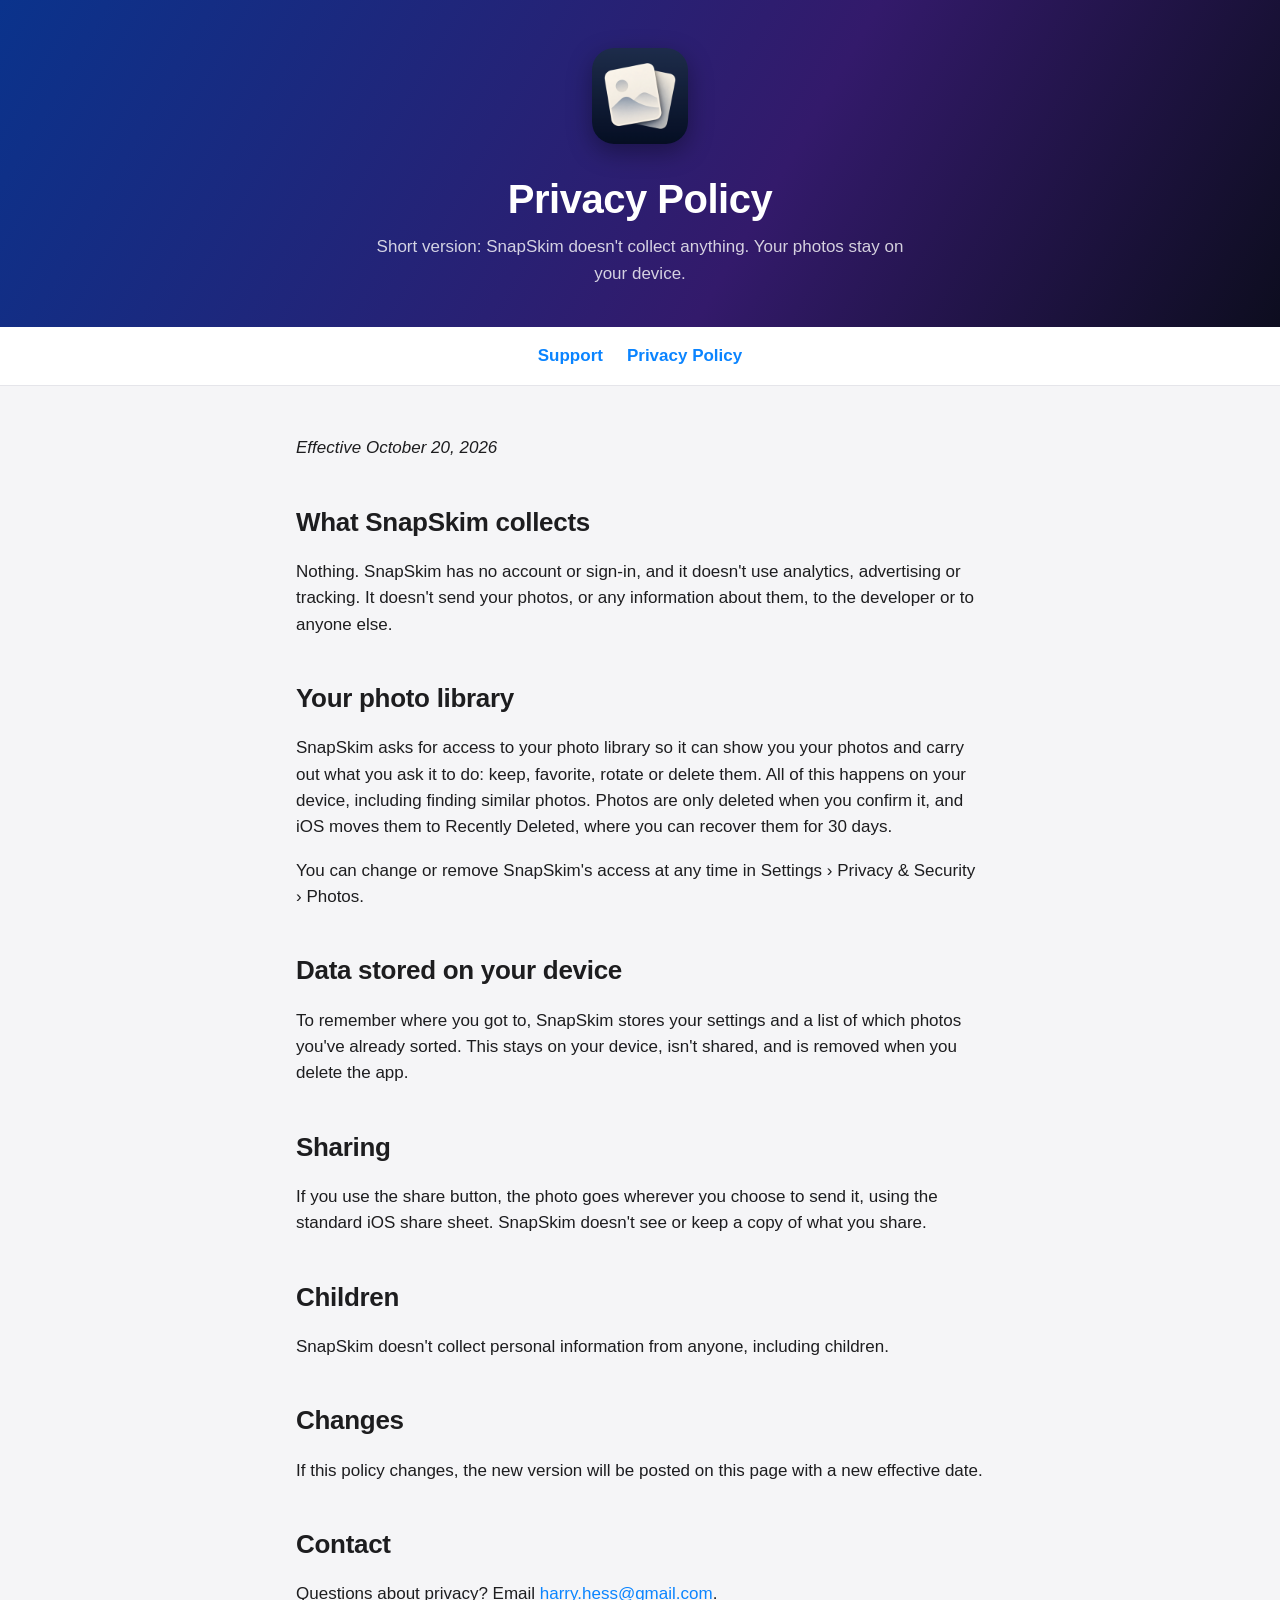
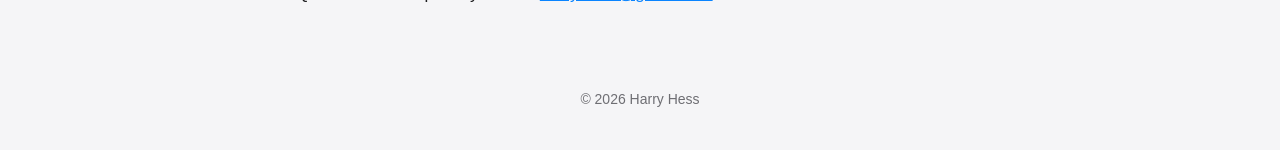
==== privacy.html @ 924b852e "Add SnapSkim support and privacy pages Co-Authored-By: Claude Opus 5.5 <noreply@anthropic.com>" ====
<!doctype html>
<html lang="en">
<head>
  <meta charset="utf-8">
  <meta name="viewport" content="width=device-width, initial-scale=1">
  <title>SnapSkim Privacy Policy</title>
  <meta name="description" content="SnapSkim collects no data. Your photos never leave your device.">
  <link rel="icon" href="icon.png">
  <link rel="stylesheet" href="style.css">
</head>
<body>
  <header class="hero" style="padding-bottom: 40px">
    <img class="icon" src="icon.png" alt="SnapSkim icon">
    <h1>Privacy Policy</h1>
    <p>Short version: SnapSkim doesn't collect anything. Your photos stay on your device.</p>
  </header>
  <nav><a href="index.html">Support</a><a href="privacy.html">Privacy Policy</a></nav>

  <main>
    <p><em>Effective October 20, 2026</em></p>

    <h2>What SnapSkim collects</h2>
    <p>Nothing. SnapSkim has no account or sign-in, and it doesn't use analytics, advertising or tracking. It doesn't send your photos, or any information about them, to the developer or to anyone else.</p>

    <h2>Your photo library</h2>
    <p>SnapSkim asks for access to your photo library so it can show you your photos and carry out what you ask it to do: keep, favorite, rotate or delete them. All of this happens on your device, including finding similar photos. Photos are only deleted when you confirm it, and iOS moves them to Recently Deleted, where you can recover them for 30 days.</p>
    <p>You can change or remove SnapSkim's access at any time in Settings &rsaquo; Privacy &amp; Security &rsaquo; Photos.</p>

    <h2>Data stored on your device</h2>
    <p>To remember where you got to, SnapSkim stores your settings and a list of which photos you've already sorted. This stays on your device, isn't shared, and is removed when you delete the app.</p>

    <h2>Sharing</h2>
    <p>If you use the share button, the photo goes wherever you choose to send it, using the standard iOS share sheet. SnapSkim doesn't see or keep a copy of what you share.</p>

    <h2>Children</h2>
    <p>SnapSkim doesn't collect personal information from anyone, including children.</p>

    <h2>Changes</h2>
    <p>If this policy changes, the new version will be posted on this page with a new effective date.</p>

    <h2>Contact</h2>
    <p>Questions about privacy? Email <a href="mailto:harry.hess@gmail.com?subject=SnapSkim%20privacy">harry.hess@gmail.com</a>.</p>
  </main>

  <footer>&copy; 2026 Harry Hess</footer>
</body>
</html>
---- style.css ----
:root {
  --bg: #f5f5f7;
  --card: #ffffff;
  --text: #1d1d1f;
  --muted: #6e6e73;
  --accent: #0a84ff;
  --line: #e5e5ea;
}
@media (prefers-color-scheme: dark) {
  :root {
    --bg: #0b0b12;
    --card: #1c1c22;
    --text: #f5f5f7;
    --muted: #a1a1a6;
    --accent: #409cff;
    --line: #2c2c34;
  }
}
* { box-sizing: border-box; }
body {
  margin: 0;
  background: var(--bg);
  color: var(--text);
  font: 17px/1.55 -apple-system, BlinkMacSystemFont, "SF Pro Text", "Helvetica Neue", Arial, sans-serif;
}
a { color: var(--accent); }
.hero {
  background: linear-gradient(120deg, #0a338c, #331a6b 60%, #0d0d1f);
  color: #fff;
  text-align: center;
  padding: 48px 16px 0;
  overflow: hidden;
}
.hero img.icon { width: 96px; height: 96px; border-radius: 22px; box-shadow: 0 8px 24px rgba(0,0,0,.35); }
.hero h1 { font-size: 40px; margin: 16px 0 4px; letter-spacing: -0.5px; }
.hero p { margin: 0 auto; max-width: 560px; opacity: .8; }
.hero img.banner { display: block; width: 100%; max-width: 960px; margin: 32px auto 0; }
nav { text-align: center; padding: 16px; border-bottom: 1px solid var(--line); background: var(--card); }
nav a { margin: 0 12px; text-decoration: none; font-weight: 600; }
main { max-width: 720px; margin: 0 auto; padding: 32px 16px 64px; }
h2 { font-size: 26px; margin: 40px 0 12px; letter-spacing: -0.3px; }
h3 { font-size: 18px; margin: 0 0 6px; }
.card { background: var(--card); border: 1px solid var(--line); border-radius: 16px; padding: 20px; margin: 12px 0; }
.card p { margin: 0; color: var(--muted); }
.contact { text-align: center; }
.contact a.button {
  display: inline-block; margin-top: 12px; padding: 12px 24px; border-radius: 999px;
  background: var(--accent); color: #fff; text-decoration: none; font-weight: 600;
}
footer { text-align: center; color: var(--muted); font-size: 14px; padding: 0 16px 40px; }
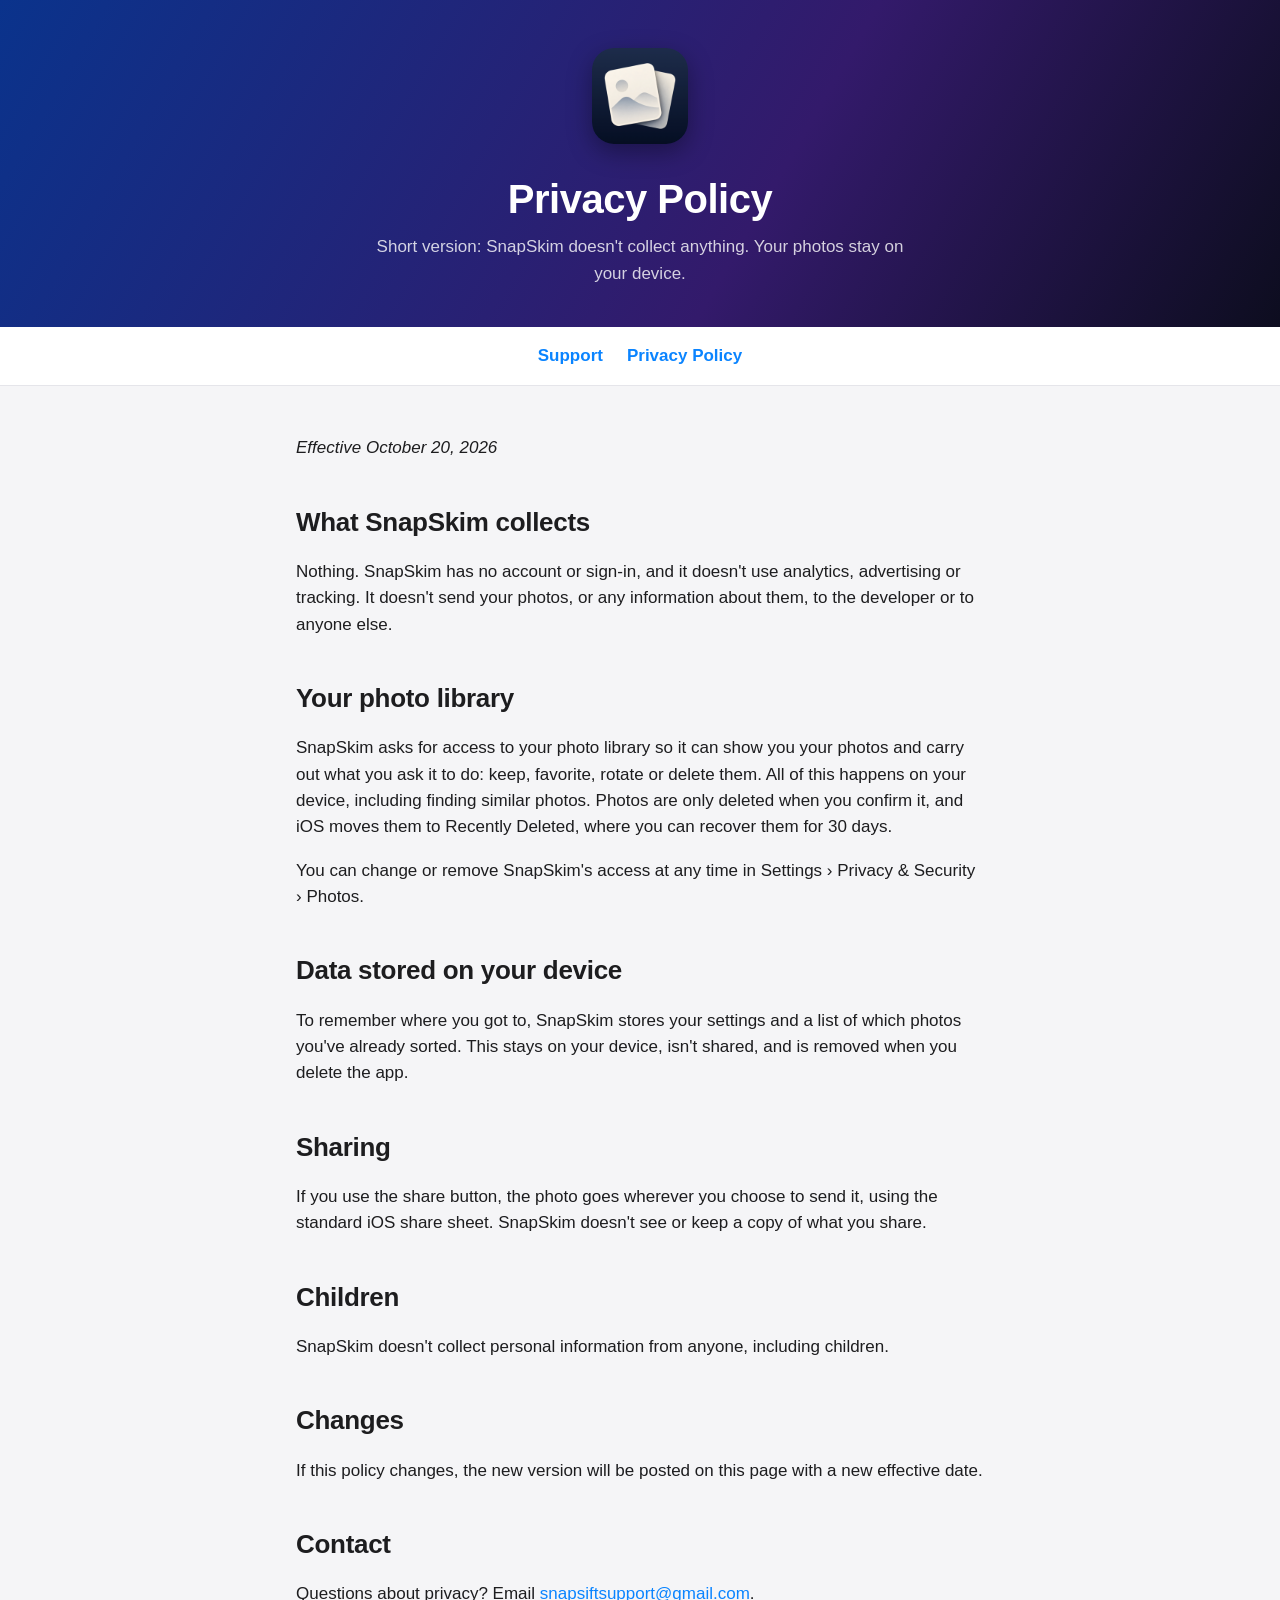
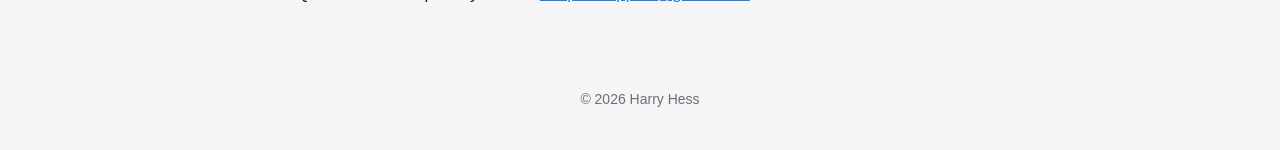
==== commit 047b4e2f: "Use the support email address Co-Authored-By: Claude Opus 5.5 <noreply@anthropic.com>" ====
--- a/privacy.html
+++ b/privacy.html
@@ -39,7 +39,7 @@
     <p>If this policy changes, the new version will be posted on this page with a new effective date.</p>
 
     <h2>Contact</h2>
-    <p>Questions about privacy? Email <a href="mailto:harry.hess@gmail.com?subject=SnapSkim%20privacy">harry.hess@gmail.com</a>.</p>
+    <p>Questions about privacy? Email <a href="mailto:snapsiftsupport@gmail.com?subject=SnapSkim%20privacy">snapsiftsupport@gmail.com</a>.</p>
   </main>
 
   <footer>&copy; 2026 Harry Hess</footer>
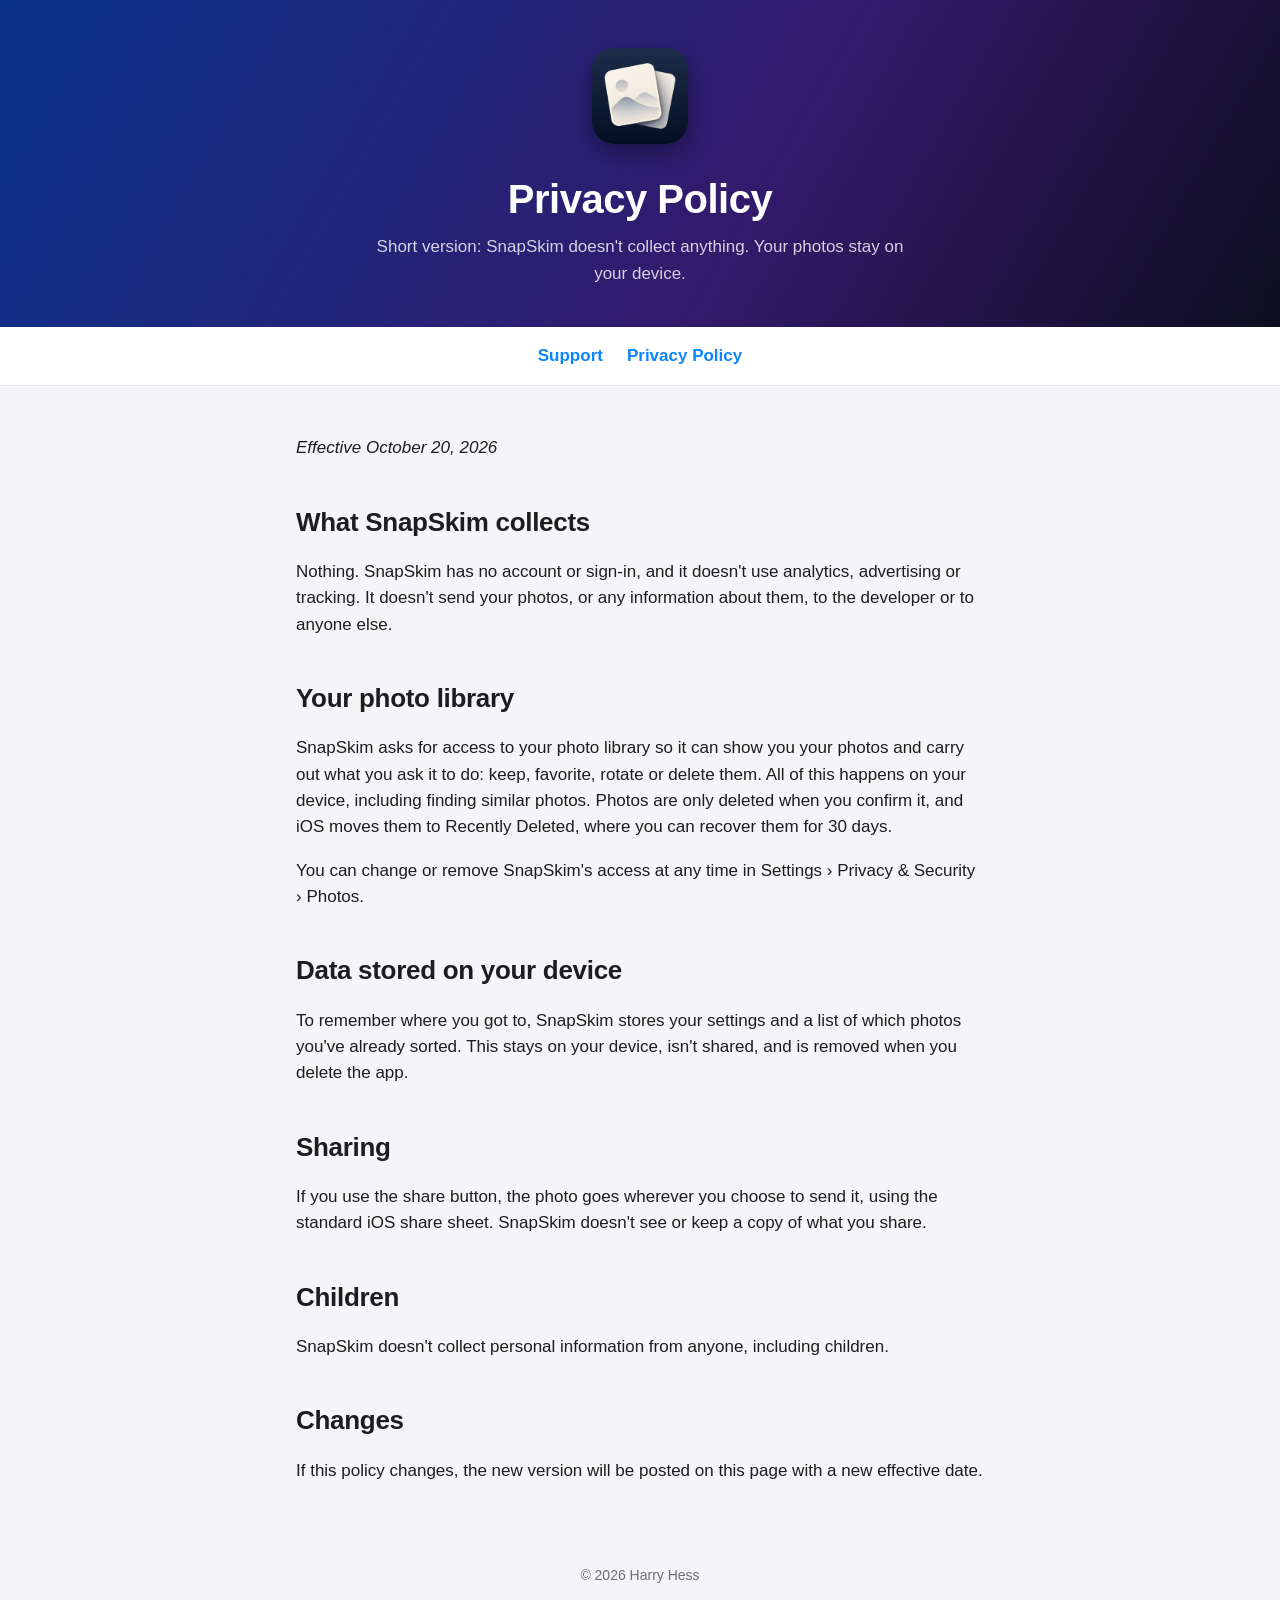
==== commit d83d7a93: "Remove the support email for now Co-Authored-By: Claude Opus 5.5 <noreply@anthropic.com>" ====
--- a/privacy.html
+++ b/privacy.html
@@ -37,9 +37,6 @@
 
     <h2>Changes</h2>
     <p>If this policy changes, the new version will be posted on this page with a new effective date.</p>
-
-    <h2>Contact</h2>
-    <p>Questions about privacy? Email <a href="mailto:snapsiftsupport@gmail.com?subject=SnapSkim%20privacy">snapsiftsupport@gmail.com</a>.</p>
   </main>
 
   <footer>&copy; 2026 Harry Hess</footer>
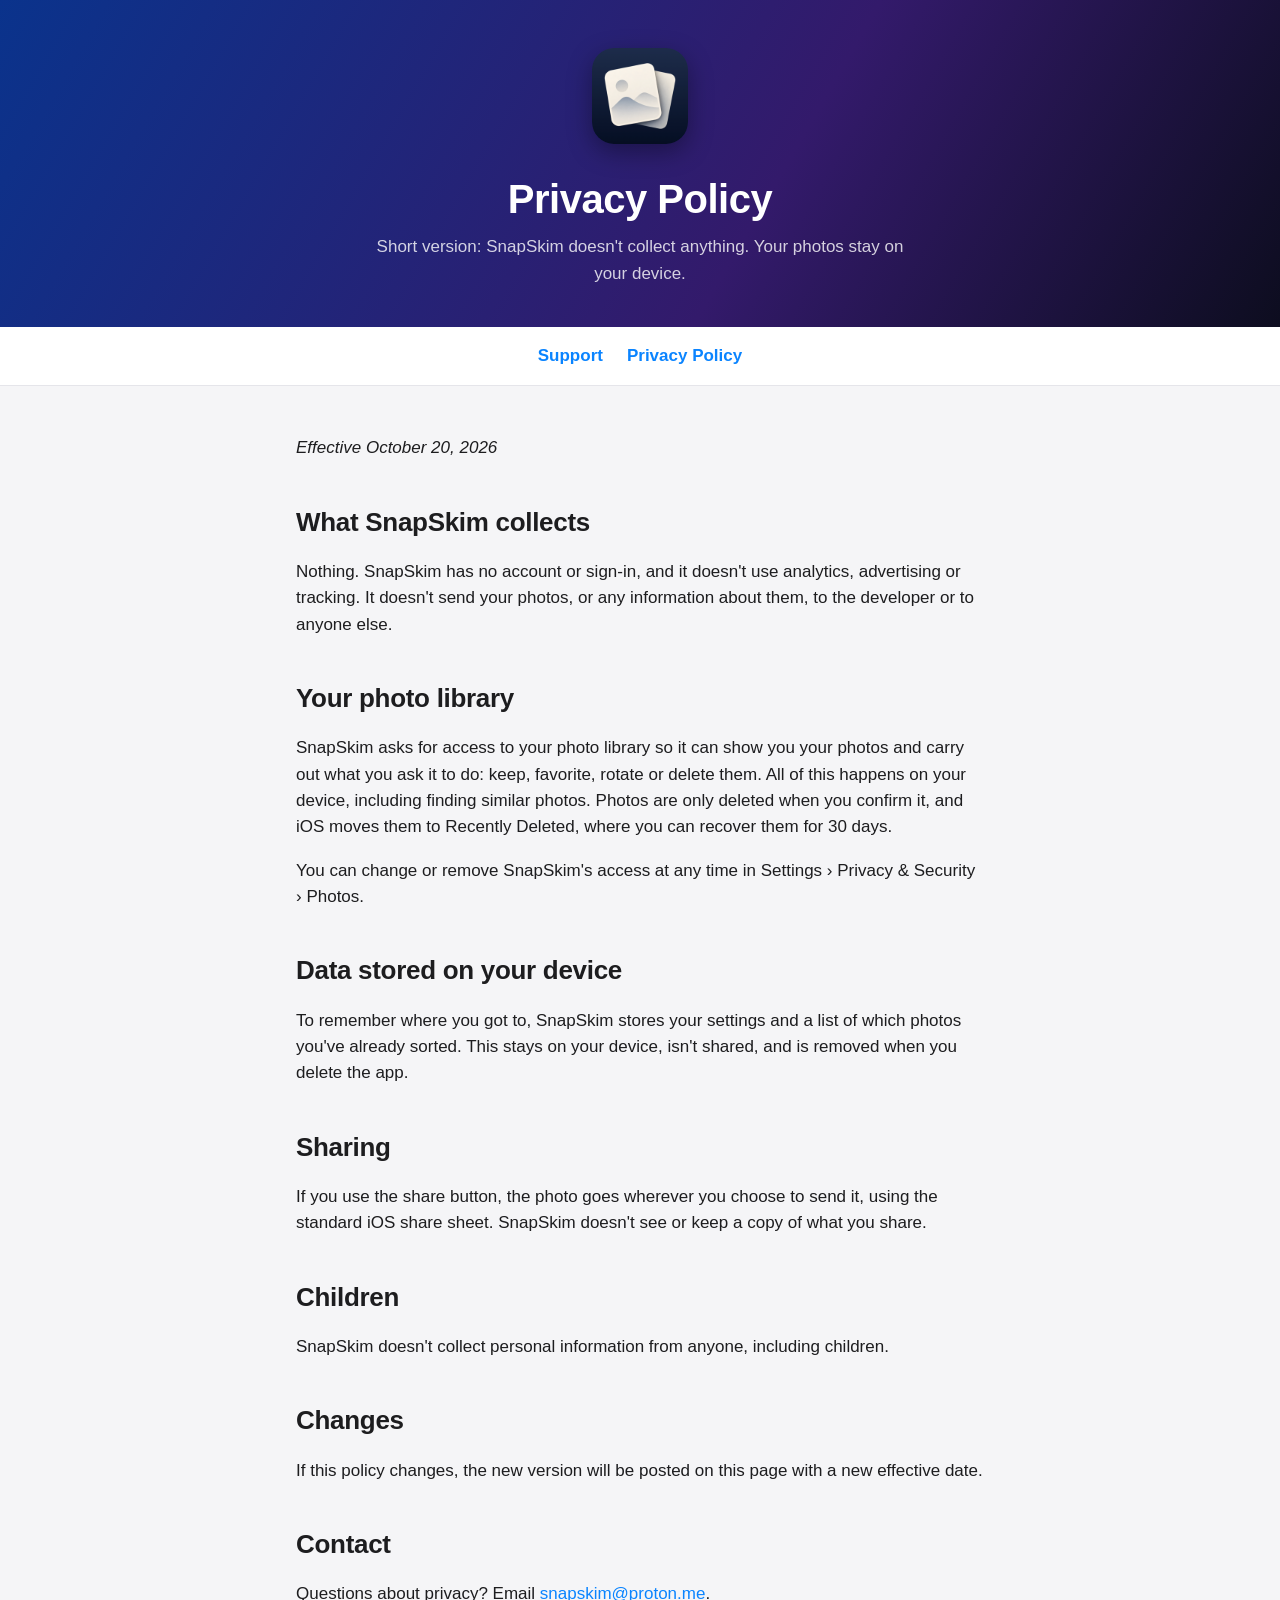
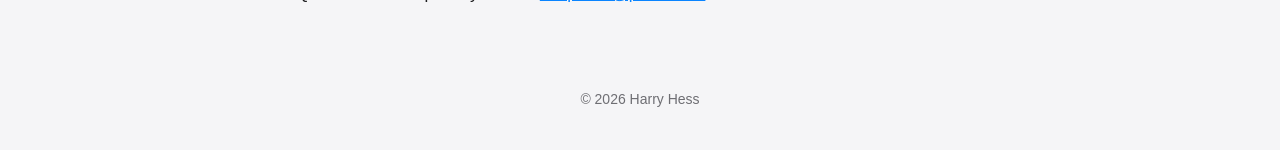
==== commit 2b5d1ff6: "Add snapskim@proton.me as the support email Co-Authored-By: Claude Opus 5.5 <noreply@anthropic.com>" ====
--- a/privacy.html
+++ b/privacy.html
@@ -37,6 +37,9 @@
 
     <h2>Changes</h2>
     <p>If this policy changes, the new version will be posted on this page with a new effective date.</p>
+
+    <h2>Contact</h2>
+    <p>Questions about privacy? Email <a href="mailto:snapskim@proton.me?subject=SnapSkim%20privacy">snapskim@proton.me</a>.</p>
   </main>
 
   <footer>&copy; 2026 Harry Hess</footer>
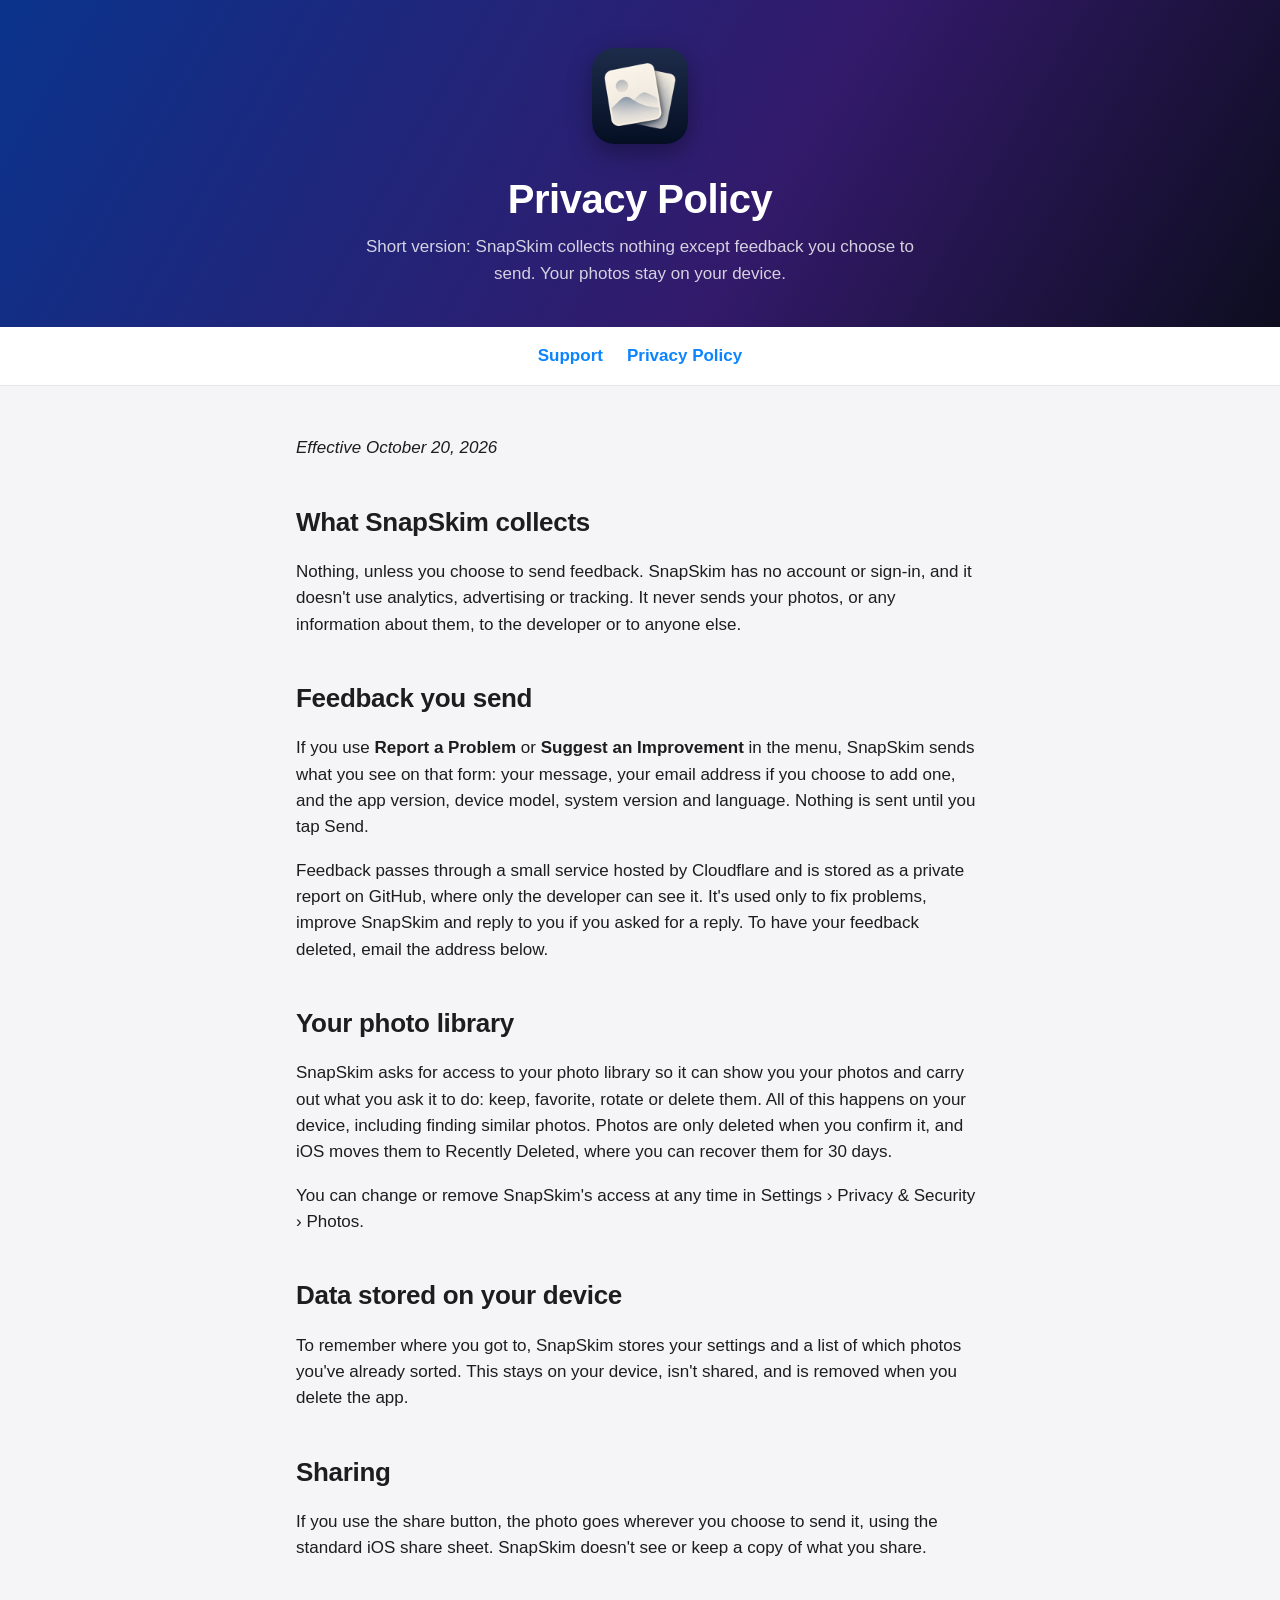
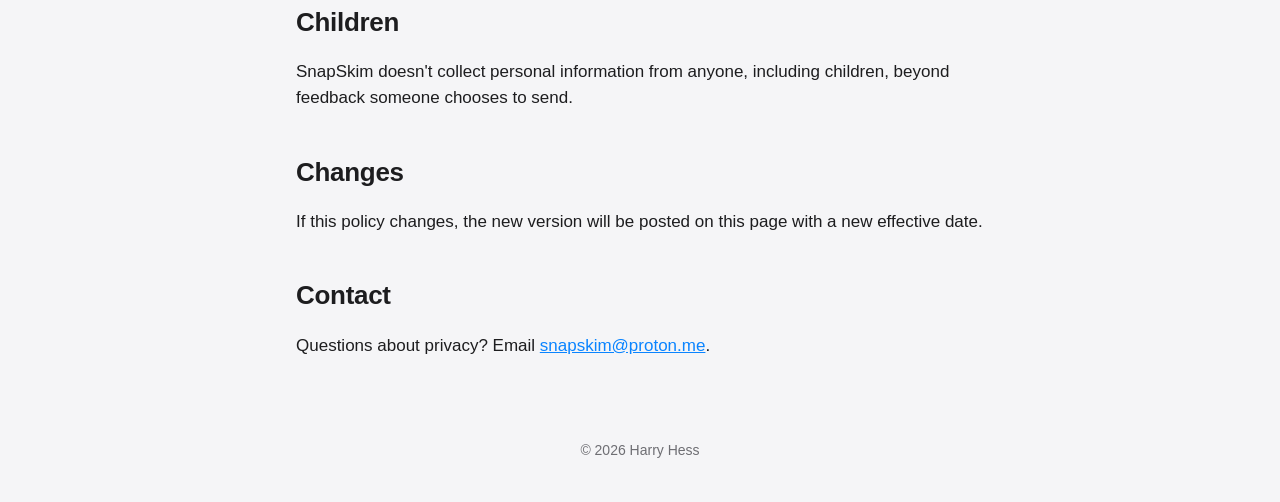
==== commit 989a3842: "Cover in-app feedback in the privacy policy and support page Co-Authored-By: Claude Opus 5.5 <norepl" ====
--- a/privacy.html
+++ b/privacy.html
@@ -4,7 +4,7 @@
   <meta charset="utf-8">
   <meta name="viewport" content="width=device-width, initial-scale=1">
   <title>SnapSkim Privacy Policy</title>
-  <meta name="description" content="SnapSkim collects no data. Your photos never leave your device.">
+  <meta name="description" content="SnapSkim collects nothing except feedback you choose to send. Your photos never leave your device.">
   <link rel="icon" href="icon.png">
   <link rel="stylesheet" href="style.css">
 </head>
@@ -12,7 +12,7 @@
   <header class="hero" style="padding-bottom: 40px">
     <img class="icon" src="icon.png" alt="SnapSkim icon">
     <h1>Privacy Policy</h1>
-    <p>Short version: SnapSkim doesn't collect anything. Your photos stay on your device.</p>
+    <p>Short version: SnapSkim collects nothing except feedback you choose to send. Your photos stay on your device.</p>
   </header>
   <nav><a href="index.html">Support</a><a href="privacy.html">Privacy Policy</a></nav>
 
@@ -20,7 +20,11 @@
     <p><em>Effective October 20, 2026</em></p>
 
     <h2>What SnapSkim collects</h2>
-    <p>Nothing. SnapSkim has no account or sign-in, and it doesn't use analytics, advertising or tracking. It doesn't send your photos, or any information about them, to the developer or to anyone else.</p>
+    <p>Nothing, unless you choose to send feedback. SnapSkim has no account or sign-in, and it doesn't use analytics, advertising or tracking. It never sends your photos, or any information about them, to the developer or to anyone else.</p>
+
+    <h2>Feedback you send</h2>
+    <p>If you use <strong>Report a Problem</strong> or <strong>Suggest an Improvement</strong> in the menu, SnapSkim sends what you see on that form: your message, your email address if you choose to add one, and the app version, device model, system version and language. Nothing is sent until you tap Send.</p>
+    <p>Feedback passes through a small service hosted by Cloudflare and is stored as a private report on GitHub, where only the developer can see it. It's used only to fix problems, improve SnapSkim and reply to you if you asked for a reply. To have your feedback deleted, email the address below.</p>
 
     <h2>Your photo library</h2>
     <p>SnapSkim asks for access to your photo library so it can show you your photos and carry out what you ask it to do: keep, favorite, rotate or delete them. All of this happens on your device, including finding similar photos. Photos are only deleted when you confirm it, and iOS moves them to Recently Deleted, where you can recover them for 30 days.</p>
@@ -33,7 +37,7 @@
     <p>If you use the share button, the photo goes wherever you choose to send it, using the standard iOS share sheet. SnapSkim doesn't see or keep a copy of what you share.</p>
 
     <h2>Children</h2>
-    <p>SnapSkim doesn't collect personal information from anyone, including children.</p>
+    <p>SnapSkim doesn't collect personal information from anyone, including children, beyond feedback someone chooses to send.</p>
 
     <h2>Changes</h2>
     <p>If this policy changes, the new version will be posted on this page with a new effective date.</p>
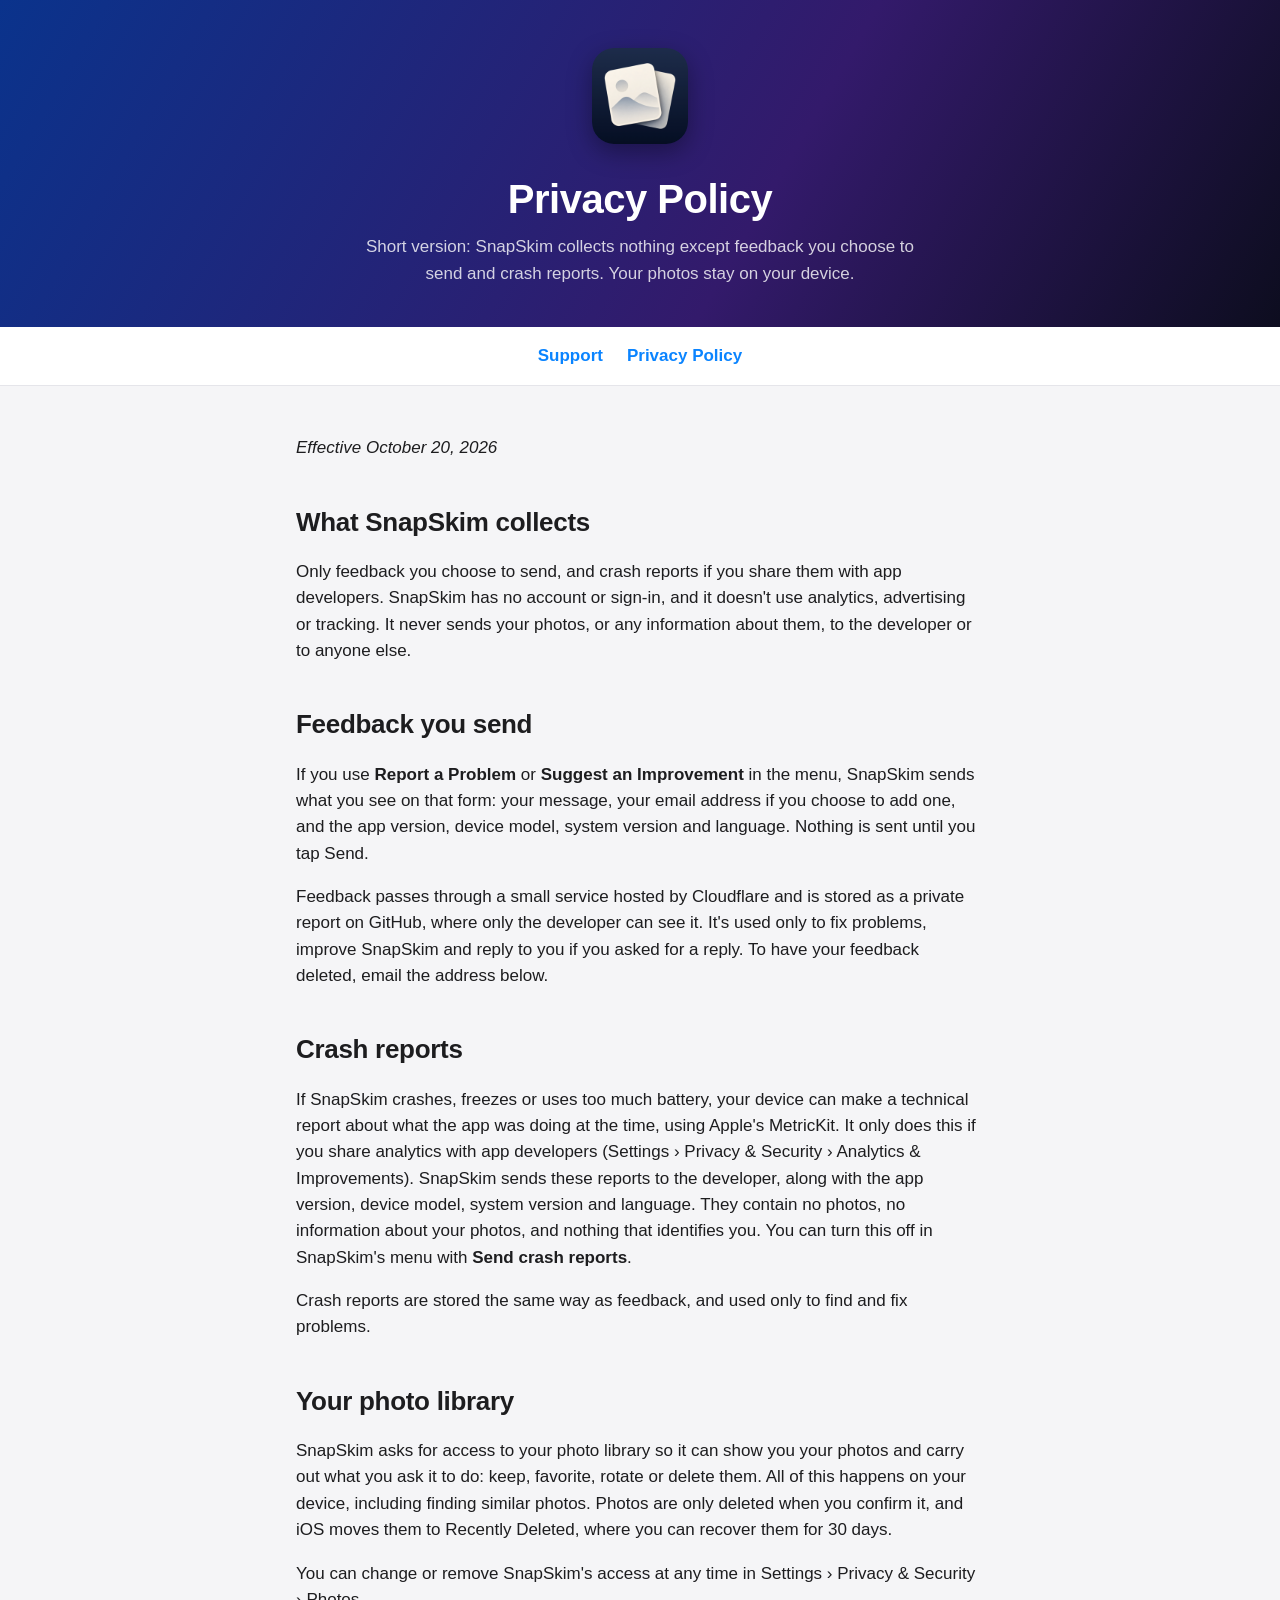
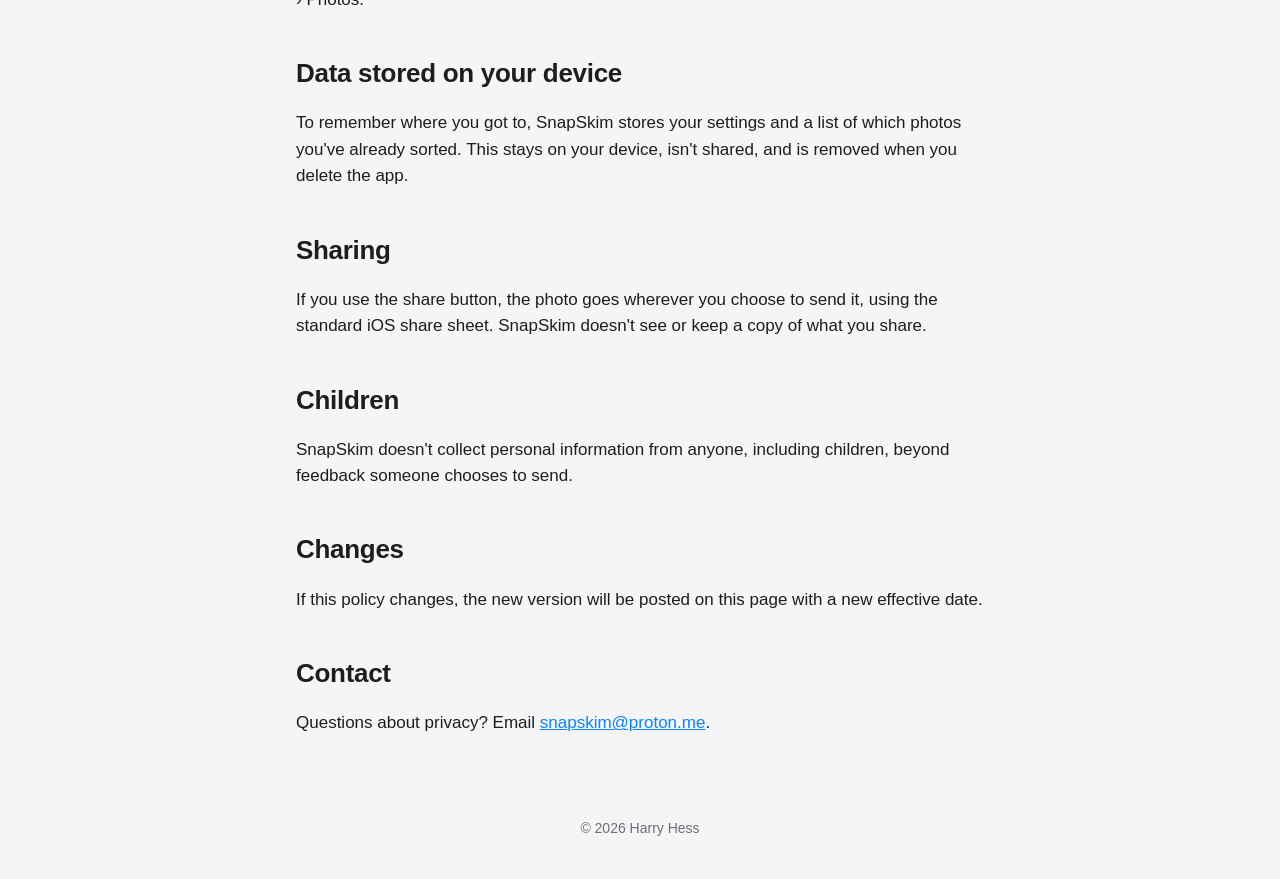
==== commit ab3489b2: "Cover crash reports in the privacy policy Co-Authored-By: Claude Opus 5.5 <noreply@anthropic.com>" ====
--- a/privacy.html
+++ b/privacy.html
@@ -4,7 +4,7 @@
   <meta charset="utf-8">
   <meta name="viewport" content="width=device-width, initial-scale=1">
   <title>SnapSkim Privacy Policy</title>
-  <meta name="description" content="SnapSkim collects nothing except feedback you choose to send. Your photos never leave your device.">
+  <meta name="description" content="SnapSkim collects nothing except feedback you choose to send and crash reports. Your photos never leave your device.">
   <link rel="icon" href="icon.png">
   <link rel="stylesheet" href="style.css">
 </head>
@@ -12,7 +12,7 @@
   <header class="hero" style="padding-bottom: 40px">
     <img class="icon" src="icon.png" alt="SnapSkim icon">
     <h1>Privacy Policy</h1>
-    <p>Short version: SnapSkim collects nothing except feedback you choose to send. Your photos stay on your device.</p>
+    <p>Short version: SnapSkim collects nothing except feedback you choose to send and crash reports. Your photos stay on your device.</p>
   </header>
   <nav><a href="index.html">Support</a><a href="privacy.html">Privacy Policy</a></nav>
 
@@ -20,11 +20,15 @@
     <p><em>Effective October 20, 2026</em></p>
 
     <h2>What SnapSkim collects</h2>
-    <p>Nothing, unless you choose to send feedback. SnapSkim has no account or sign-in, and it doesn't use analytics, advertising or tracking. It never sends your photos, or any information about them, to the developer or to anyone else.</p>
+    <p>Only feedback you choose to send, and crash reports if you share them with app developers. SnapSkim has no account or sign-in, and it doesn't use analytics, advertising or tracking. It never sends your photos, or any information about them, to the developer or to anyone else.</p>
 
     <h2>Feedback you send</h2>
     <p>If you use <strong>Report a Problem</strong> or <strong>Suggest an Improvement</strong> in the menu, SnapSkim sends what you see on that form: your message, your email address if you choose to add one, and the app version, device model, system version and language. Nothing is sent until you tap Send.</p>
     <p>Feedback passes through a small service hosted by Cloudflare and is stored as a private report on GitHub, where only the developer can see it. It's used only to fix problems, improve SnapSkim and reply to you if you asked for a reply. To have your feedback deleted, email the address below.</p>
+
+    <h2>Crash reports</h2>
+    <p>If SnapSkim crashes, freezes or uses too much battery, your device can make a technical report about what the app was doing at the time, using Apple's MetricKit. It only does this if you share analytics with app developers (Settings &rsaquo; Privacy &amp; Security &rsaquo; Analytics &amp; Improvements). SnapSkim sends these reports to the developer, along with the app version, device model, system version and language. They contain no photos, no information about your photos, and nothing that identifies you. You can turn this off in SnapSkim's menu with <strong>Send crash reports</strong>.</p>
+    <p>Crash reports are stored the same way as feedback, and used only to find and fix problems.</p>
 
     <h2>Your photo library</h2>
     <p>SnapSkim asks for access to your photo library so it can show you your photos and carry out what you ask it to do: keep, favorite, rotate or delete them. All of this happens on your device, including finding similar photos. Photos are only deleted when you confirm it, and iOS moves them to Recently Deleted, where you can recover them for 30 days.</p>
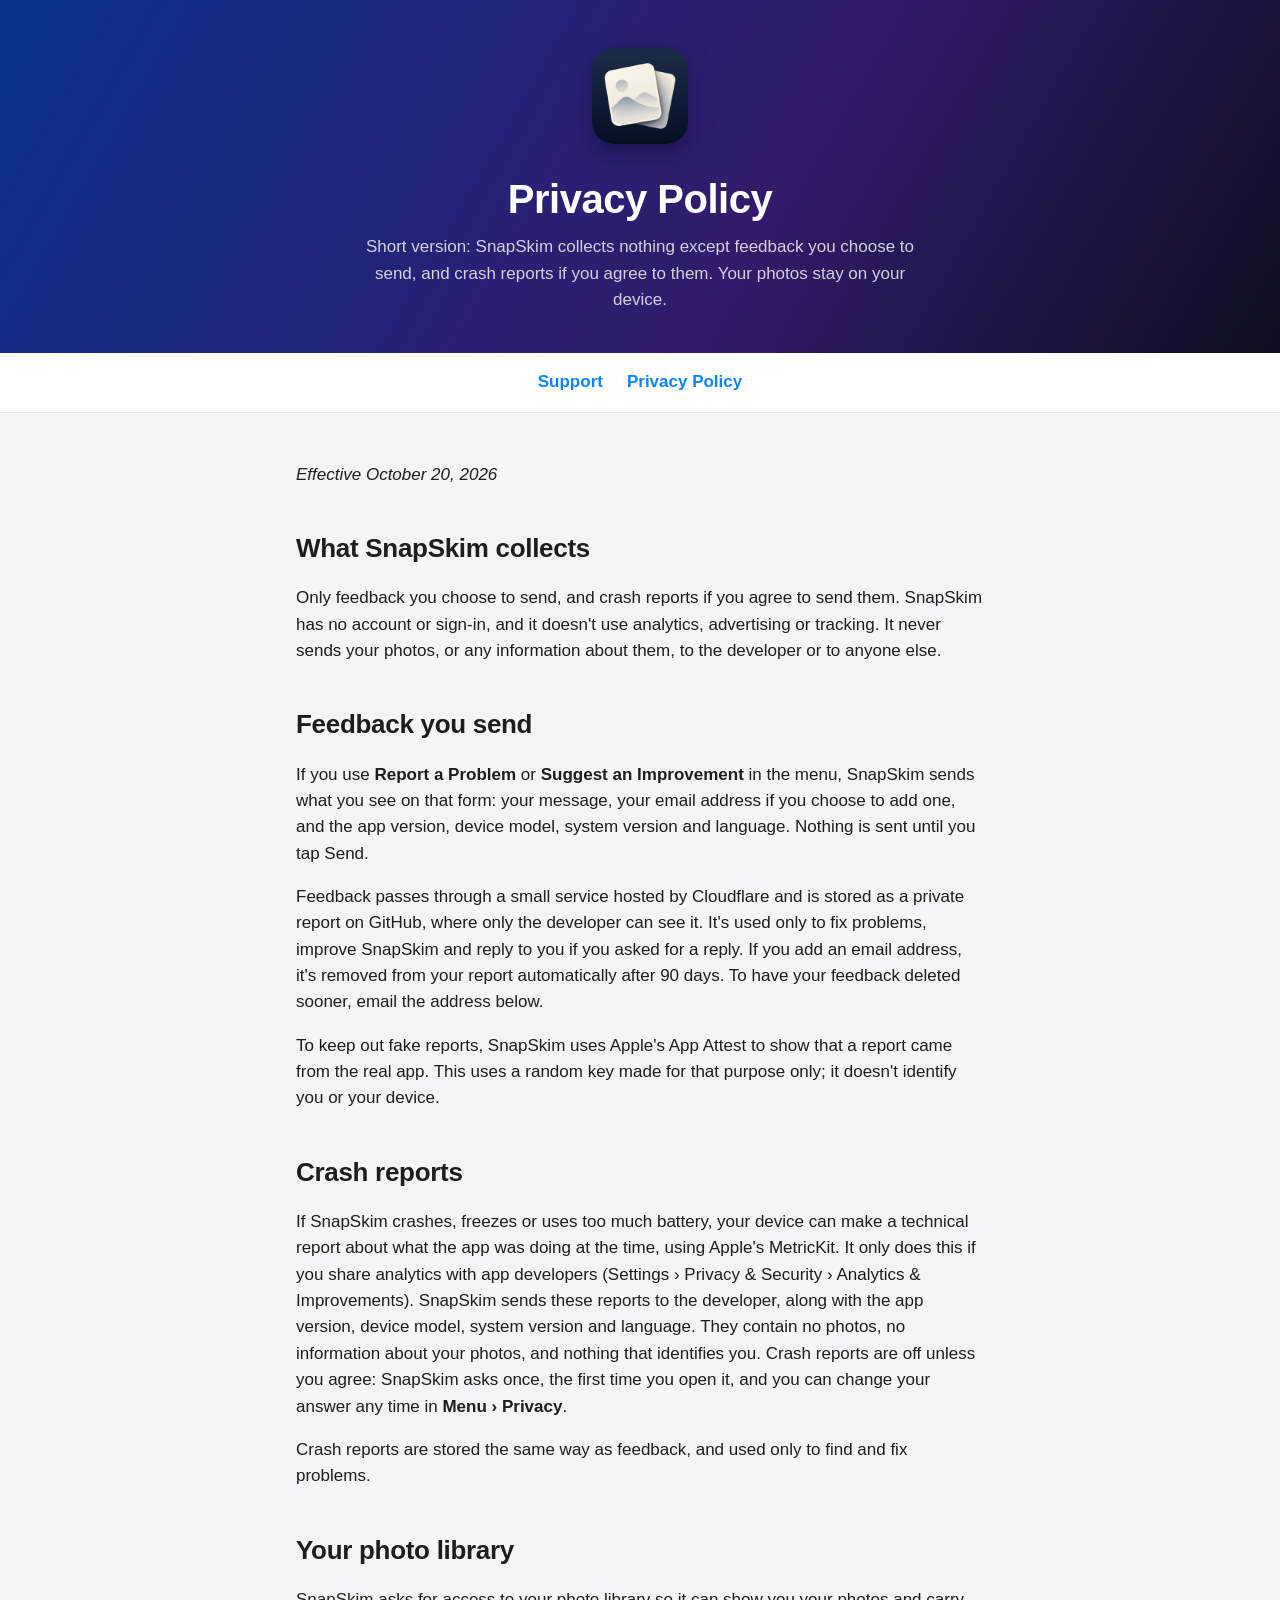
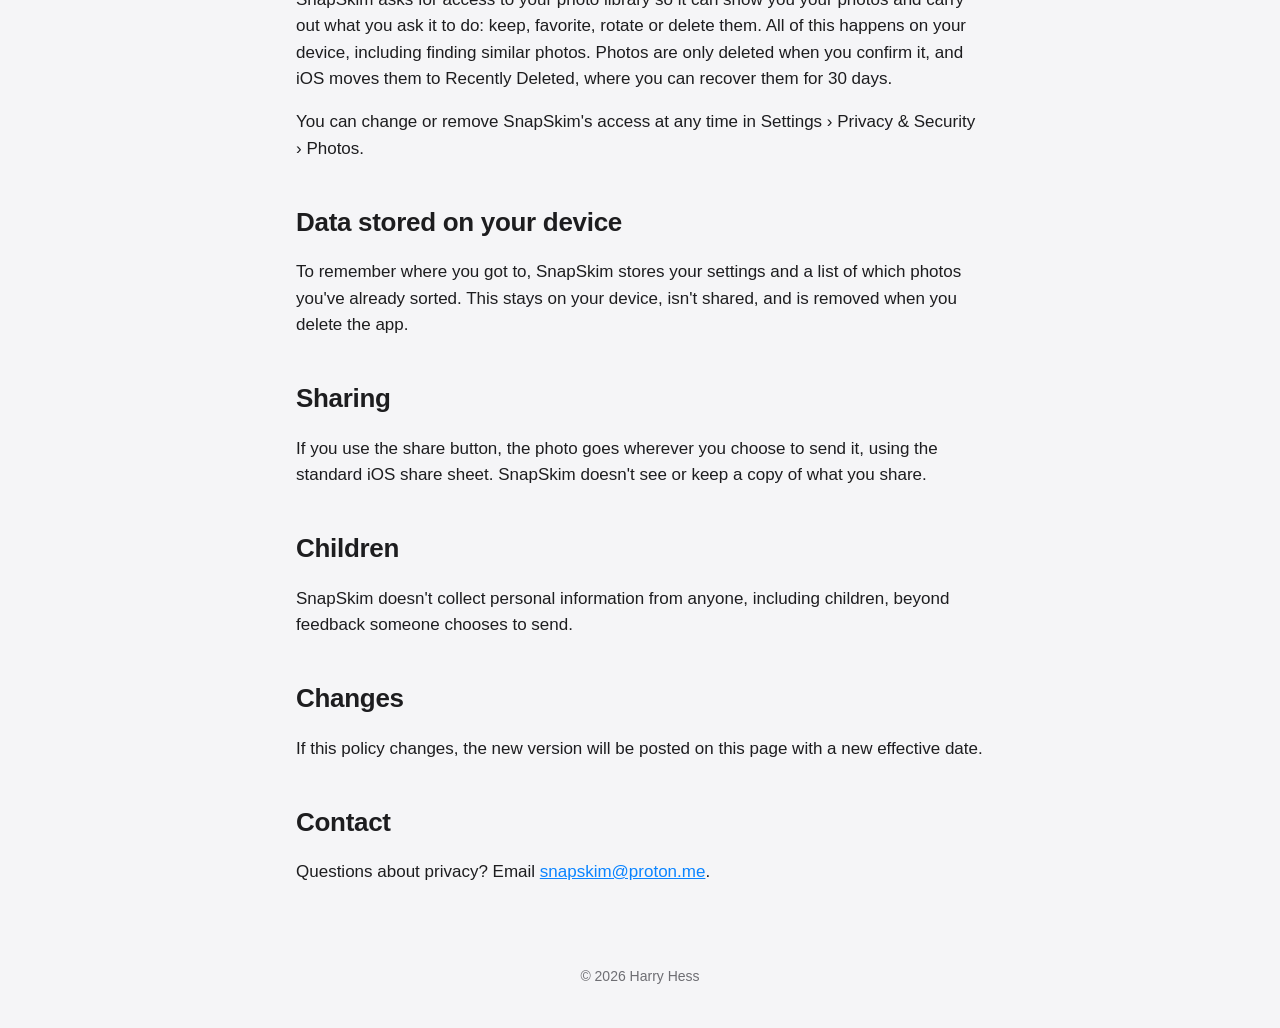
==== commit 22902178: "Crash reports are opt-in; emails removed after 90 days; App Attest Co-Authored-By: Claude Opus 5.5 <" ====
--- a/privacy.html
+++ b/privacy.html
@@ -4,7 +4,7 @@
   <meta charset="utf-8">
   <meta name="viewport" content="width=device-width, initial-scale=1">
   <title>SnapSkim Privacy Policy</title>
-  <meta name="description" content="SnapSkim collects nothing except feedback you choose to send and crash reports. Your photos never leave your device.">
+  <meta name="description" content="SnapSkim collects nothing except feedback you choose to send, and crash reports if you agree to them. Your photos never leave your device.">
   <link rel="icon" href="icon.png">
   <link rel="stylesheet" href="style.css">
 </head>
@@ -12,7 +12,7 @@
   <header class="hero" style="padding-bottom: 40px">
     <img class="icon" src="icon.png" alt="SnapSkim icon">
     <h1>Privacy Policy</h1>
-    <p>Short version: SnapSkim collects nothing except feedback you choose to send and crash reports. Your photos stay on your device.</p>
+    <p>Short version: SnapSkim collects nothing except feedback you choose to send, and crash reports if you agree to them. Your photos stay on your device.</p>
   </header>
   <nav><a href="index.html">Support</a><a href="privacy.html">Privacy Policy</a></nav>
 
@@ -20,14 +20,15 @@
     <p><em>Effective October 20, 2026</em></p>
 
     <h2>What SnapSkim collects</h2>
-    <p>Only feedback you choose to send, and crash reports if you share them with app developers. SnapSkim has no account or sign-in, and it doesn't use analytics, advertising or tracking. It never sends your photos, or any information about them, to the developer or to anyone else.</p>
+    <p>Only feedback you choose to send, and crash reports if you agree to send them. SnapSkim has no account or sign-in, and it doesn't use analytics, advertising or tracking. It never sends your photos, or any information about them, to the developer or to anyone else.</p>
 
     <h2>Feedback you send</h2>
     <p>If you use <strong>Report a Problem</strong> or <strong>Suggest an Improvement</strong> in the menu, SnapSkim sends what you see on that form: your message, your email address if you choose to add one, and the app version, device model, system version and language. Nothing is sent until you tap Send.</p>
-    <p>Feedback passes through a small service hosted by Cloudflare and is stored as a private report on GitHub, where only the developer can see it. It's used only to fix problems, improve SnapSkim and reply to you if you asked for a reply. To have your feedback deleted, email the address below.</p>
+    <p>Feedback passes through a small service hosted by Cloudflare and is stored as a private report on GitHub, where only the developer can see it. It's used only to fix problems, improve SnapSkim and reply to you if you asked for a reply. If you add an email address, it's removed from your report automatically after 90 days. To have your feedback deleted sooner, email the address below.</p>
+    <p>To keep out fake reports, SnapSkim uses Apple's App Attest to show that a report came from the real app. This uses a random key made for that purpose only; it doesn't identify you or your device.</p>
 
     <h2>Crash reports</h2>
-    <p>If SnapSkim crashes, freezes or uses too much battery, your device can make a technical report about what the app was doing at the time, using Apple's MetricKit. It only does this if you share analytics with app developers (Settings &rsaquo; Privacy &amp; Security &rsaquo; Analytics &amp; Improvements). SnapSkim sends these reports to the developer, along with the app version, device model, system version and language. They contain no photos, no information about your photos, and nothing that identifies you. You can turn this off in SnapSkim's menu with <strong>Send crash reports</strong>.</p>
+    <p>If SnapSkim crashes, freezes or uses too much battery, your device can make a technical report about what the app was doing at the time, using Apple's MetricKit. It only does this if you share analytics with app developers (Settings &rsaquo; Privacy &amp; Security &rsaquo; Analytics &amp; Improvements). SnapSkim sends these reports to the developer, along with the app version, device model, system version and language. They contain no photos, no information about your photos, and nothing that identifies you. Crash reports are off unless you agree: SnapSkim asks once, the first time you open it, and you can change your answer any time in <strong>Menu &rsaquo; Privacy</strong>.</p>
     <p>Crash reports are stored the same way as feedback, and used only to find and fix problems.</p>
 
     <h2>Your photo library</h2>
